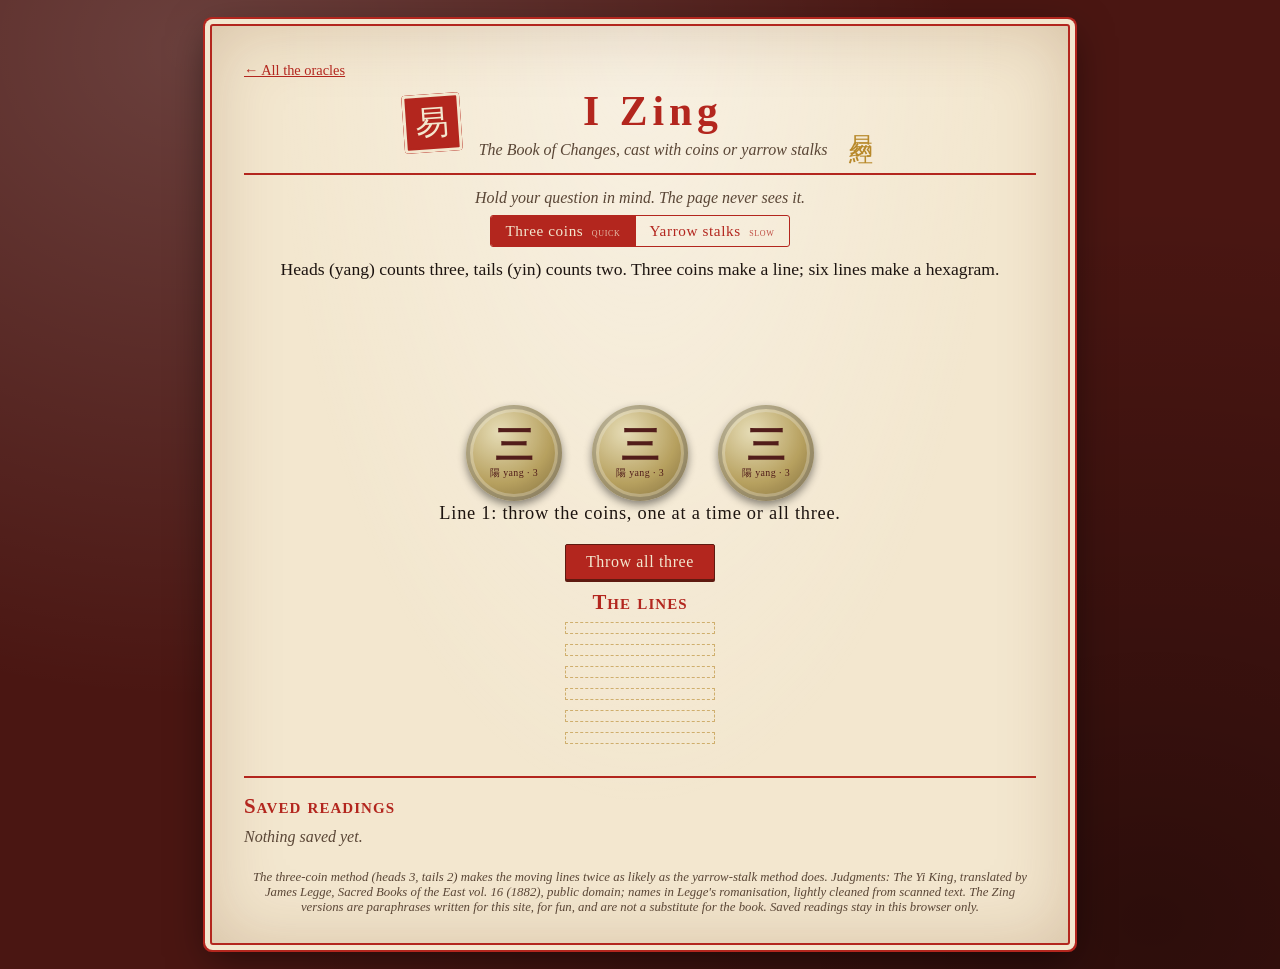
==== izing/index.html @ 61039d86 "Add I Zing oracle (coins and yarrow stalks, Legge judgments) and Zing drafts - hexagram data built f" ====
<!doctype html>
<html lang="en">
<head>
<meta charset="utf-8">
<meta name="viewport" content="width=device-width, initial-scale=1">
<title>I Zing</title>
<link rel="stylesheet" href="../style.css">
<link rel="stylesheet" href="izing.css">
</head>
<body class="izing">
<main class="sheet wide">
  <header>
    <p class="crumb"><a href="../">&larr; All the oracles</a></p>
    <div class="titleblock">
      <span class="seal" aria-hidden="true">易</span>
      <div>
        <h1>I Zing</h1>
        <p class="sub">The Book of Changes, cast with coins or yarrow stalks</p>
      </div>
      <span class="vert" aria-hidden="true">易經</span>
    </div>
  </header>

  <p class="hold">Hold your question in mind. The page never sees it.</p>

  <section class="altar" aria-label="Yarrow stalks">
    <div class="modes" role="group" aria-label="Method of casting">
      <button id="mCoins" class="mode on" type="button" aria-pressed="true">Three coins <span>quick</span></button>
      <button id="mStalks" class="mode" type="button" aria-pressed="false">Yarrow stalks <span>slow</span></button>
    </div>
    <p id="say" class="say" aria-live="polite"></p>
    <div id="coinbox" class="coinbox">
      <button class="coin" type="button" aria-label="Throw coin 1"><span class="cface heads"><b>三</b><small>陽 yang · 3</small></span><span class="cface tails"><b>二</b><small>陰 yin · 2</small></span></button>
      <button class="coin" type="button" aria-label="Throw coin 2"><span class="cface heads"><b>三</b><small>陽 yang · 3</small></span><span class="cface tails"><b>二</b><small>陰 yin · 2</small></span></button>
      <button class="coin" type="button" aria-label="Throw coin 3"><span class="cface heads"><b>三</b><small>陽 yang · 3</small></span><span class="cface tails"><b>二</b><small>陰 yin · 2</small></span></button>
    </div>
    <p id="tally" class="tally" aria-live="polite"></p>
    <div id="field" class="field" tabindex="0" role="application" aria-label="Fifty yarrow stalks. Click, or use the arrow keys and Enter, to divide the bundle."></div>
    <p id="progress" class="progress"></p>
    <div class="actions">
      <button id="toss" type="button">Throw all three</button>
      <button id="tossrest" type="button" class="ghost" hidden>Throw the rest</button>
      <button id="go" type="button" hidden>Take one stalk aside</button>
      <button id="random" type="button" hidden>Divide at random</button>
    </div>
  </section>

  <section class="figure-wrap">
    <h2>The lines</h2>
    <ol id="figure" class="figure" aria-label="Hexagram lines, top to bottom"></ol>
  </section>

  <section id="reading" class="reading" hidden aria-live="polite">
    <div class="hexhead">
      <span id="hglyph" class="hglyph" aria-hidden="true"></span>
      <div>
        <p class="hnum" id="hnum"></p>
        <h2 id="hname"></h2>
        <p class="hsub" id="hsub"></p>
      </div>
    </div>
    <h3>The Judgment <span class="small">(Legge, 1882)</span></h3>
    <blockquote id="legge"></blockquote>
    <h3>The Zing</h3>
    <blockquote id="zing" class="zing"></blockquote>
    <div id="becoming" hidden>
      <p class="becomes">The moving lines turn this into</p>
      <div class="hexhead small">
        <span id="bglyph" class="hglyph" aria-hidden="true"></span>
        <div><p class="hnum" id="bnum"></p><h2 id="bname"></h2><p class="hsub" id="bsub"></p></div>
      </div>
      <blockquote id="blegge"></blockquote>
      <blockquote id="bzing" class="zing"></blockquote>
    </div>
    <div class="actions small">
      <button id="copy" type="button">Copy</button>
      <button id="save" type="button">Save</button>
      <button id="again" type="button">Cast again</button>
      <span id="note" class="note" role="status"></span>
    </div>
  </section>

  <p id="error" class="error" hidden></p>

  <section class="saved">
    <h2>Saved readings</h2>
    <p id="empty" class="empty">Nothing saved yet.</p>
    <ul id="list"></ul>
  </section>

  <footer>
    The three-coin method (heads 3, tails 2) makes the moving lines twice as likely as the yarrow-stalk method does. Judgments: <em>The Yi King</em>, translated by James Legge, <em>Sacred Books of the East</em> vol. 16 (1882), public domain;
    names in Legge's romanisation, lightly cleaned from scanned text. The Zing versions are paraphrases written for this site, for fun,
    and are not a substitute for the book. Saved readings stay in this browser only.
  </footer>
</main>
<script src="app.js"></script>
</body>
</html>
---- style.css ----
:root {
  --vellum: #efe3c2;
  --vellum-dark: #d9c598;
  --ink: #2a1d12;
  --ink-soft: #5b4630;
  --rubric: #8c2a1c;
  --rule: #b59b6b;
}
* { box-sizing: border-box; }
body {
  margin: 0;
  min-height: 100vh;
  color: var(--ink);
  font-family: "Palatino Linotype", Palatino, "Book Antiqua", Georgia, serif;
  background:
    radial-gradient(ellipse at 20% 10%, rgba(255,255,255,.25), transparent 50%),
    radial-gradient(ellipse at 90% 90%, rgba(90,60,20,.35), transparent 55%),
    #7a5f3a;
  padding: 24px 16px;
}
.sheet {
  max-width: 680px;
  margin: 0 auto;
  padding: 36px 32px 28px;
  background:
    radial-gradient(ellipse at 50% 0%, rgba(255,255,255,.35), transparent 60%),
    radial-gradient(ellipse at 100% 100%, rgba(120,80,30,.25), transparent 45%),
    var(--vellum);
  border: 1px solid var(--rule);
  box-shadow: 0 0 0 6px rgba(90,60,20,.15), 0 10px 40px rgba(0,0,0,.45), inset 0 0 60px rgba(120,80,30,.25);
  border-radius: 3px;
}
header { text-align: center; border-bottom: 2px double var(--rule); padding-bottom: 14px; }
h1 {
  margin: 0;
  font-size: 2.2rem;
  font-variant: small-caps;
  letter-spacing: .06em;
  color: var(--rubric);
}
.sub { margin: 6px 0 0; font-style: italic; color: var(--ink-soft); }

.dice { display: flex; justify-content: center; gap: 20px; margin: 30px 0 10px; }
.die { position: relative; width: 92px; height: 92px; }
.die svg { width: 100%; height: 100%; overflow: visible; filter: drop-shadow(2px 4px 3px rgba(0,0,0,.35)); }
.die polygon { fill: #f6ecd0; stroke: var(--ink); stroke-width: 3; stroke-linejoin: round; }
.die polygon.inner { fill: none; stroke: var(--rule); stroke-width: 1.5; }
.pip {
  position: absolute; inset: 0;
  display: flex; align-items: center; justify-content: center;
  font-size: 2.1rem; font-weight: bold; color: var(--ink);
}
.die.rolling { animation: tumble .32s linear infinite; }
.die.rolling:nth-child(2) { animation-duration: .27s; animation-direction: reverse; }
.die.rolling:nth-child(3) { animation-duration: .36s; }
.die.landed { animation: thud .35s ease-out; }
.die.landed polygon:first-child { fill: #fbf3dc; }
@keyframes tumble {
  0% { transform: rotate(0) translateY(0); }
  25% { transform: rotate(90deg) translateY(-8px); }
  50% { transform: rotate(180deg) translateY(0); }
  75% { transform: rotate(270deg) translateY(-8px); }
  100% { transform: rotate(360deg) translateY(0); }
}
@keyframes thud {
  0% { transform: scale(1.18) rotate(-6deg); }
  60% { transform: scale(.96) rotate(2deg); }
  100% { transform: scale(1) rotate(0); }
}

.actions { text-align: center; margin: 14px 0; }
.actions.small { text-align: left; display: flex; align-items: center; gap: 10px; flex-wrap: wrap; }
button {
  font: inherit;
  cursor: pointer;
  color: var(--vellum);
  background: var(--rubric);
  border: 1px solid #5e1a10;
  padding: 8px 20px;
  border-radius: 2px;
  letter-spacing: .04em;
  box-shadow: 0 2px 0 #5e1a10;
}
button:hover:not(:disabled) { background: #a33322; }
button:disabled { opacity: .55; cursor: default; }
button:focus-visible { outline: 3px solid var(--ink); outline-offset: 2px; }
.actions.small button, li button {
  background: transparent; color: var(--rubric); border-color: var(--rubric); box-shadow: none; padding: 4px 12px;
}
.actions.small button:hover:not(:disabled), li button:hover { background: rgba(140,42,28,.12); }
#roll { font-size: 1.15rem; padding: 10px 28px; }

.manual { text-align: center; margin: 26px 0 0; padding-top: 12px; border-top: 1px solid var(--rule); }
.manual h2 { margin: 0; }
.hint { margin: 2px 0 10px; font-style: italic; color: var(--ink-soft); font-size: .95rem; }
.manual-form { display: flex; flex-wrap: wrap; justify-content: center; align-items: flex-end; gap: 12px; }
.manual-form label { display: flex; flex-direction: column; font-size: .85rem; color: var(--ink-soft); gap: 2px; }
.manual-form select {
  font: inherit; font-size: 1.1rem; color: var(--ink); background: #f6ecd0;
  border: 1px solid var(--ink-soft); border-radius: 2px; padding: 5px 8px; min-width: 64px;
}
.manual-form select:focus-visible { outline: 3px solid var(--ink); outline-offset: 2px; }

.oracle { margin-top: 22px; animation: unfurl .7s ease-out; }
@keyframes unfurl { from { opacity: 0; transform: translateY(10px); } to { opacity: 1; transform: none; } }
blockquote { margin: 0; padding: 0 6px; }
blockquote p { margin: 0; font-size: 1.55rem; line-height: 1.45; white-space: pre-line; }
blockquote p { display: flex; align-items: flex-start; }
blockquote .cap { flex: none; font-size: 3.6rem; line-height: .95; padding-right: 8px; color: var(--rubric); }
blockquote .rest { flex: 1; min-width: 0; }
.attr { margin: 14px 0 2px; text-align: right; font-style: italic; font-size: 1.1rem; }
.attr span::before { content: "\2014\00a0"; }
.meta { margin: 0 0 8px; text-align: right; font-size: .9rem; color: var(--ink-soft); }
.note { color: var(--ink-soft); font-style: italic; font-size: .9rem; }

.saved { margin-top: 30px; border-top: 2px double var(--rule); padding-top: 10px; }
h2 { font-variant: small-caps; letter-spacing: .05em; color: var(--rubric); margin: 6px 0 10px; font-size: 1.3rem; }
.empty { font-style: italic; color: var(--ink-soft); margin: 0; }
ul { list-style: none; padding: 0; margin: 0; }
li { padding: 10px 0; border-bottom: 1px solid var(--rule); }
li:last-child { border-bottom: 0; }
li q, li .q { display: block; white-space: pre-line; quotes: none; }
li .from { display: block; font-size: .85rem; color: var(--ink-soft); font-style: italic; margin: 3px 0 6px; }
li .row { display: flex; gap: 8px; }
.error { color: var(--rubric); text-align: center; font-weight: bold; }
footer { margin-top: 24px; text-align: center; font-size: .8rem; color: var(--ink-soft); font-style: italic; }
[hidden] { display: none !important; }

@media (max-width: 480px) {
  .sheet { padding: 24px 16px; }
  h1 { font-size: 1.7rem; }
  .die { width: 72px; height: 72px; }
  .dice { gap: 12px; }
  .pip { font-size: 1.7rem; }
  blockquote p { font-size: 1.3rem; }
}
@media (prefers-reduced-motion: reduce) {
  .die.rolling, .die.landed, .oracle { animation: none; }
}

/* Hub page and breadcrumb */
.crumb { margin: 0 0 8px; text-align: left; font-size: .9rem; }
.crumb a, .card a { color: var(--rubric); }
.cards { display: grid; gap: 16px; margin: 26px 0 8px; }
.card {
  display: block; text-decoration: none; color: var(--ink);
  padding: 16px 18px; border: 1px solid var(--rule); background: rgba(255,250,230,.45);
  box-shadow: inset 0 0 0 3px rgba(181,155,107,.25); border-radius: 2px;
}
.card:hover, .card:focus-visible { background: rgba(255,250,230,.8); outline: 2px solid var(--rubric); outline-offset: 2px; }
.card h2 { margin: 0 0 4px; }
.card p { margin: 0; color: var(--ink-soft); font-style: italic; }

/* Oblique Tarot */
.sheet.wide { max-width: 860px; }
.spread { display: grid; grid-template-columns: repeat(3, 1fr); gap: 18px; margin: 22px 0 6px; }
.slot { text-align: center; }
.slot h2 { margin: 0 0 8px; font-size: 1.05rem; }
.cardwrap { display: inline-block; }
.face {
  display: block; width: 100%; max-width: 190px; height: auto;
  /* The images are square-cornered JPEGs with white corners outside the card's own rounded edge
     (measured radius about 17px on a 293x567 image). Clip to that radius so no white shows,
     on both faces and backs. */
  border-radius: 6% / 3.1%;
  box-shadow: 2px 4px 8px rgba(0,0,0,.4);
}
.face.rev { transform: rotate(180deg); }
.cname { margin: 10px 0 2px; font-size: .85rem; color: var(--ink-soft); min-height: 1.2em; }
.cprompt { margin: 4px 0; font-size: 1.45rem; line-height: 1.25; color: var(--ink); min-height: 1.3em; }
.cfield { margin: 0; font-size: .8rem; font-variant: small-caps; letter-spacing: .08em; color: var(--rubric); }
.slot:not(.shown) .cname, .slot:not(.shown) .cprompt { visibility: hidden; }
.slot.shown .cprompt { animation: unfurl .6s ease-out; }
footer a { color: var(--rubric); }
@media (max-width: 560px) {
  .spread { grid-template-columns: 1fr; gap: 26px; }
  .face { max-width: 150px; }
}
@media (prefers-reduced-motion: reduce) { .slot.shown .cprompt { animation: none; } }
---- izing/izing.css ----
body.izing {
  --vellum: #f3e7cf;
  --vellum-dark: #e0cfa6;
  --ink: #1d1410;
  --ink-soft: #5a4636;
  --rubric: #b3261e;
  --rule: #b8892b;
  --gold: #b8892b;
  background:
    radial-gradient(ellipse at 15% 5%, rgba(255,255,255,.18), transparent 50%),
    radial-gradient(ellipse at 90% 95%, rgba(0,0,0,.4), transparent 55%),
    #4a1612;
  font-family: "Noto Serif CJK SC", "Source Han Serif SC", "Songti SC", "STSong", "SimSun", "Palatino Linotype", Georgia, serif;
}
.izing .sheet {
  border: 2px solid var(--rubric);
  box-shadow: 0 0 0 5px var(--vellum), 0 0 0 7px var(--rubric), 0 12px 40px rgba(0,0,0,.55), inset 0 0 70px rgba(120,60,20,.22);
  background:
    radial-gradient(ellipse at 50% 0%, rgba(255,255,255,.4), transparent 60%),
    var(--vellum);
}
.izing header { border-bottom: 2px solid var(--rubric); }
.titleblock { display: flex; align-items: center; justify-content: center; gap: 18px; margin-top: 6px; }
.titleblock h1 { font-variant: normal; letter-spacing: .12em; font-size: 2.6rem; color: var(--rubric); }
.seal {
  display: inline-flex; align-items: center; justify-content: center;
  width: 58px; height: 58px; background: var(--rubric); color: var(--vellum);
  font-size: 2.1rem; border-radius: 4px; transform: rotate(-4deg);
  box-shadow: inset 0 0 0 3px var(--vellum), inset 0 0 0 5px var(--rubric);
}
.vert { writing-mode: vertical-rl; font-size: 1.5rem; color: var(--gold); letter-spacing: .3em; }
.hold { text-align: center; font-style: italic; color: var(--ink-soft); margin: 14px 0 6px; }

.altar { text-align: center; }
.say { min-height: 2.6em; margin: 6px 0; font-size: 1.1rem; }
.field {
  position: relative; height: 320px; margin: 4px auto; max-width: 640px; overflow: hidden;
  border: 1px solid var(--rule); border-radius: 3px; cursor: crosshair;
  background: linear-gradient(180deg, rgba(120,70,20,.06), rgba(120,70,20,.16));
}
.field:focus-visible { outline: 3px solid var(--ink); outline-offset: 2px; }
.field.busy { cursor: progress; }
.stalk {
  position: absolute; left: 0; top: 0; width: 3px; height: 90px; border-radius: 2px;
  background: linear-gradient(90deg, #8a6a2e, #d2b36a 55%, #8a6a2e);
  box-shadow: 0 1px 2px rgba(0,0,0,.35);
  transition: transform .7s cubic-bezier(.3,.7,.3,1), opacity .5s;
  will-change: transform;
}
.stalk.pick { background: linear-gradient(90deg, #8c1d16, #d94a3a 55%, #8c1d16); }
.stalk.aside { opacity: .55; }
.guide {
  position: absolute; top: 0; bottom: 0; width: 0; border-left: 1px dashed var(--rubric);
  pointer-events: none; opacity: 0; transition: opacity .15s;
}
.field:hover .guide, .field:focus .guide { opacity: .8; }
.field.busy .guide { opacity: 0; }
.zone { position: absolute; font-size: .72rem; color: var(--ink-soft); letter-spacing: .08em; pointer-events: none; }
.progress { margin: 4px 0 0; color: var(--ink-soft); font-size: .9rem; min-height: 1.3em; }
.actions { margin: 10px 0; }
#random { margin-left: 8px; background: transparent; color: var(--rubric); border-color: var(--rubric); box-shadow: none; }
#random:hover:not(:disabled) { background: rgba(179,38,30,.1); }

.figure-wrap { text-align: center; margin: 6px 0 4px; }
.figure-wrap h2 { margin-bottom: 4px; }
.figure { list-style: none; padding: 0; margin: 0 auto; width: 150px; }
.figure li { display: flex; justify-content: center; align-items: center; height: 17px; margin: 5px 0; position: relative; border: 0; padding: 0; }
.figure .bar { height: 12px; background: var(--ink); border-radius: 1px; }
.figure .yang .bar { width: 100%; }
.figure .yin .bar { width: 44%; }
.figure .yin .bar + .bar { margin-left: 12%; }
.figure .empty { height: 12px; width: 100%; border: 1px dashed var(--rule); border-radius: 1px; opacity: .6; }
.figure .mark { position: absolute; right: -34px; color: var(--rubric); font-weight: bold; font-size: .95rem; }
.figure .lbl { position: absolute; left: -64px; font-size: .72rem; color: var(--ink-soft); }

.reading { margin-top: 18px; border-top: 2px solid var(--rubric); padding-top: 12px; animation: unfurl .7s ease-out; }
.hexhead { display: flex; align-items: center; gap: 18px; }
.hglyph { font-size: 5rem; line-height: 1; color: var(--ink); }
.hexhead.small .hglyph { font-size: 3.4rem; }
.hnum { margin: 0; font-size: .8rem; color: var(--ink-soft); letter-spacing: .1em; }
.reading h2 { margin: 0; font-size: 1.6rem; font-variant: normal; }
.hsub { margin: 2px 0 0; font-style: italic; color: var(--ink-soft); }
.reading h3 { margin: 16px 0 4px; font-variant: small-caps; letter-spacing: .06em; color: var(--rubric); font-size: 1.05rem; }
.small { font-size: .8rem; font-weight: normal; letter-spacing: 0; font-variant: normal; color: var(--ink-soft); }
.reading blockquote { margin: 0; font-size: 1.1rem; line-height: 1.55; padding-left: 12px; border-left: 3px solid var(--rule); }
.reading blockquote.zing { font-size: 1.35rem; border-left-color: var(--rubric); font-style: italic; }
.becomes { margin: 18px 0 6px; text-align: center; color: var(--rubric); font-variant: small-caps; letter-spacing: .08em; }
.izing .actions.small button { color: var(--rubric); border-color: var(--rubric); }
.izing .saved { border-top: 2px solid var(--rubric); }
.izing .saved li .hex { font-size: 1.3rem; margin-right: 6px; }

@media (max-width: 560px) {
  .titleblock h1 { font-size: 2rem; }
  .vert { display: none; }
  .field { height: 300px; }
  .hglyph { font-size: 3.6rem; }
  .figure { width: 110px; }
}
@media (prefers-reduced-motion: reduce) {
  .stalk { transition: none; }
}
.reading blockquote + blockquote { margin-top: 10px; }

/* method switch and coins */
.modes { display: inline-flex; border: 1px solid var(--rubric); border-radius: 3px; overflow: hidden; margin: 2px 0 6px; }
.modes .mode { background: transparent; color: var(--rubric); border: 0; border-radius: 0; box-shadow: none; padding: 6px 14px; font-size: .95rem; }
.modes .mode + .mode { border-left: 1px solid var(--rubric); }
.modes .mode.on { background: var(--rubric); color: var(--vellum); }
.modes .mode span { font-size: .72rem; opacity: .8; margin-left: 4px; font-variant: small-caps; letter-spacing: .06em; }
.ghost, #random { background: transparent !important; color: var(--rubric) !important; border-color: var(--rubric) !important; box-shadow: none !important; }
.ghost:hover:not(:disabled) { background: rgba(179,38,30,.1) !important; }
.coinbox { display: flex; justify-content: center; align-items: flex-end; gap: 30px; height: 190px; padding-top: 70px; perspective: 800px; margin: 4px 0 0; }
.coin {
  position: relative; width: 96px; height: 96px; padding: 0; border: 0; border-radius: 50%; background: none; box-shadow: none;
  transform-style: preserve-3d; transform: rotateX(0deg); cursor: pointer;
}
.coin:hover:not(:disabled) { background: none; }
.coin:disabled { opacity: 1; cursor: default; }
.coin:focus-visible { outline: 3px solid var(--ink); outline-offset: 6px; }
.coin.unthrown .cface { filter: saturate(.55) brightness(.95); }
.cface {
  position: absolute; inset: 0; border-radius: 50%; backface-visibility: hidden; -webkit-backface-visibility: hidden;
  display: flex; flex-direction: column; align-items: center; justify-content: center; gap: 0;
  box-shadow: inset 0 0 0 4px rgba(0,0,0,.18), inset 0 0 0 7px rgba(255,255,255,.28), 0 4px 8px rgba(0,0,0,.45);
}
.cface.heads { background: radial-gradient(circle at 35% 28%, #fbe9a0, #d4a92c 55%, #8f6a12); color: #7a1510; }
.cface.tails { background: radial-gradient(circle at 35% 28%, #e2b184, #a8653a 55%, #5e3316); color: #fff0d6; transform: rotateX(180deg); }
.cface b { font-size: 2.4rem; line-height: 1; font-weight: 700; }
.cface small { font-size: .62rem; letter-spacing: .04em; margin-top: 2px; }
.tally { min-height: 1.7em; margin: 2px 0 0; font-size: 1.15rem; letter-spacing: .04em; color: var(--ink); }
.figure li.new .bar { animation: lineflash 1.2s ease-out; }
@keyframes lineflash { 0% { background: var(--rubric); transform: scaleX(1.25); } 100% { background: var(--ink); transform: scaleX(1); } }
.field[hidden], .progress[hidden], .coinbox[hidden], .tally[hidden] { display: none; }
@media (max-width: 560px) { .coinbox { gap: 14px; height: 160px; padding-top: 56px; } .coin { width: 80px; height: 80px; } .cface b { font-size: 2rem; } }
@media (prefers-reduced-motion: reduce) { .figure li.new .bar { animation: none; } }
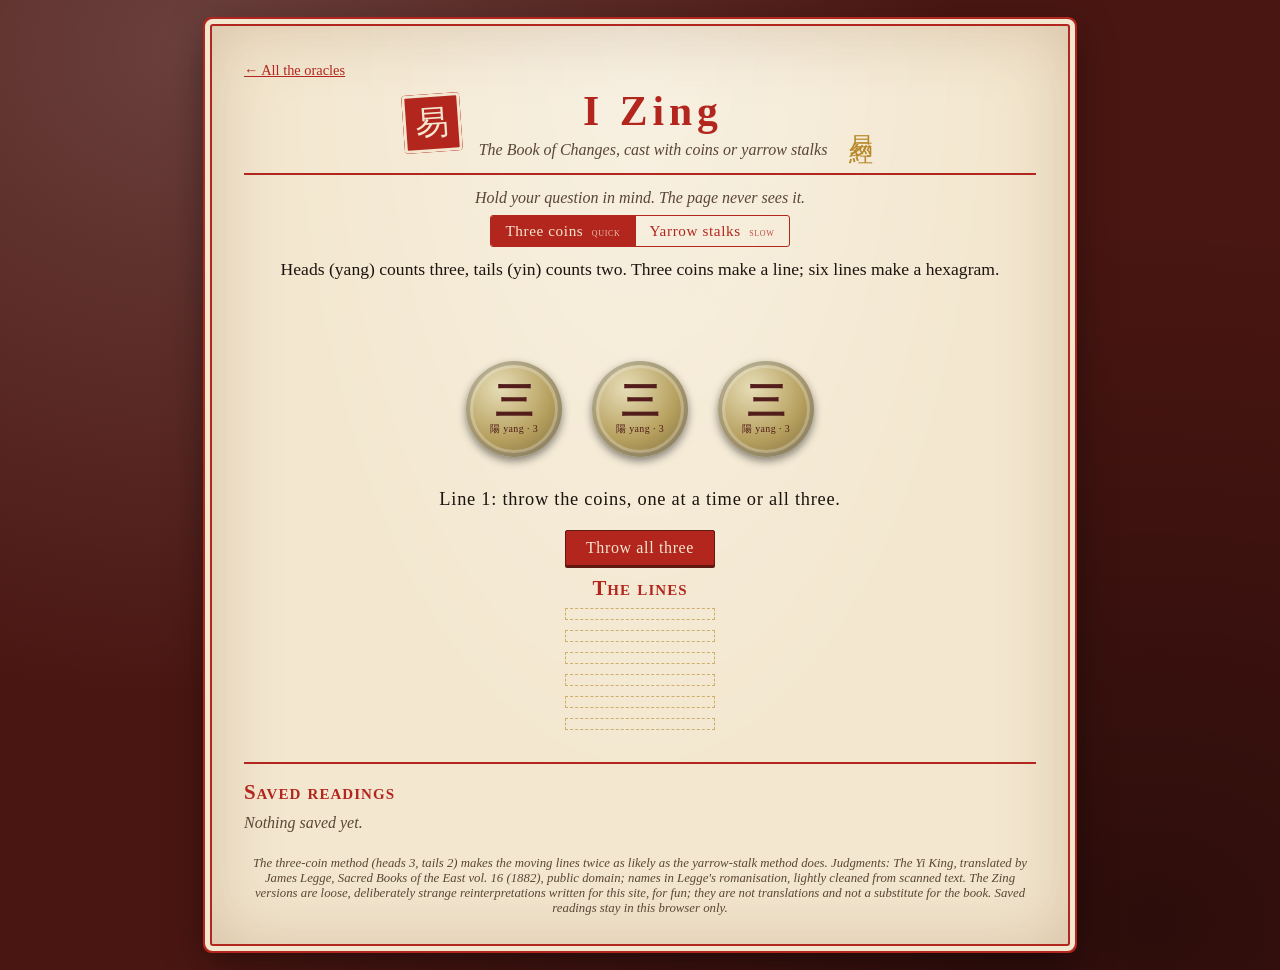
==== commit 800b7861: "Apply the weird Zing versions; developer review of hexagrams 1-24 - hip.json now holds the weird/dea" ====
--- a/izing/index.html
+++ b/izing/index.html
@@ -90,8 +90,8 @@
 
   <footer>
     The three-coin method (heads 3, tails 2) makes the moving lines twice as likely as the yarrow-stalk method does. Judgments: <em>The Yi King</em>, translated by James Legge, <em>Sacred Books of the East</em> vol. 16 (1882), public domain;
-    names in Legge's romanisation, lightly cleaned from scanned text. The Zing versions are paraphrases written for this site, for fun,
-    and are not a substitute for the book. Saved readings stay in this browser only.
+    names in Legge's romanisation, lightly cleaned from scanned text. The Zing versions are loose, deliberately strange reinterpretations written for this site, for fun;
+    they are not translations and not a substitute for the book. Saved readings stay in this browser only.
   </footer>
 </main>
 <script src="app.js"></script>
--- a/izing/izing.css
+++ b/izing/izing.css
@@ -109,7 +109,7 @@
 .modes .mode span { font-size: .72rem; opacity: .8; margin-left: 4px; font-variant: small-caps; letter-spacing: .06em; }
 .ghost, #random { background: transparent !important; color: var(--rubric) !important; border-color: var(--rubric) !important; box-shadow: none !important; }
 .ghost:hover:not(:disabled) { background: rgba(179,38,30,.1) !important; }
-.coinbox { display: flex; justify-content: center; align-items: flex-end; gap: 30px; height: 190px; padding-top: 70px; perspective: 800px; margin: 4px 0 0; }
+.coinbox { display: flex; justify-content: center; align-items: flex-end; gap: 30px; height: 176px; padding: 54px 0 30px; perspective: 800px; margin: 0; }
 .coin {
   position: relative; width: 96px; height: 96px; padding: 0; border: 0; border-radius: 50%; background: none; box-shadow: none;
   transform-style: preserve-3d; transform: rotateX(0deg); cursor: pointer;
@@ -131,5 +131,5 @@
 .figure li.new .bar { animation: lineflash 1.2s ease-out; }
 @keyframes lineflash { 0% { background: var(--rubric); transform: scaleX(1.25); } 100% { background: var(--ink); transform: scaleX(1); } }
 .field[hidden], .progress[hidden], .coinbox[hidden], .tally[hidden] { display: none; }
-@media (max-width: 560px) { .coinbox { gap: 14px; height: 160px; padding-top: 56px; } .coin { width: 80px; height: 80px; } .cface b { font-size: 2rem; } }
+@media (max-width: 560px) { .coinbox { gap: 14px; height: 150px; padding: 50px 0 26px; } .coin { width: 80px; height: 80px; } .cface b { font-size: 2rem; } }
 @media (prefers-reduced-motion: reduce) { .figure li.new .bar { animation: none; } }
